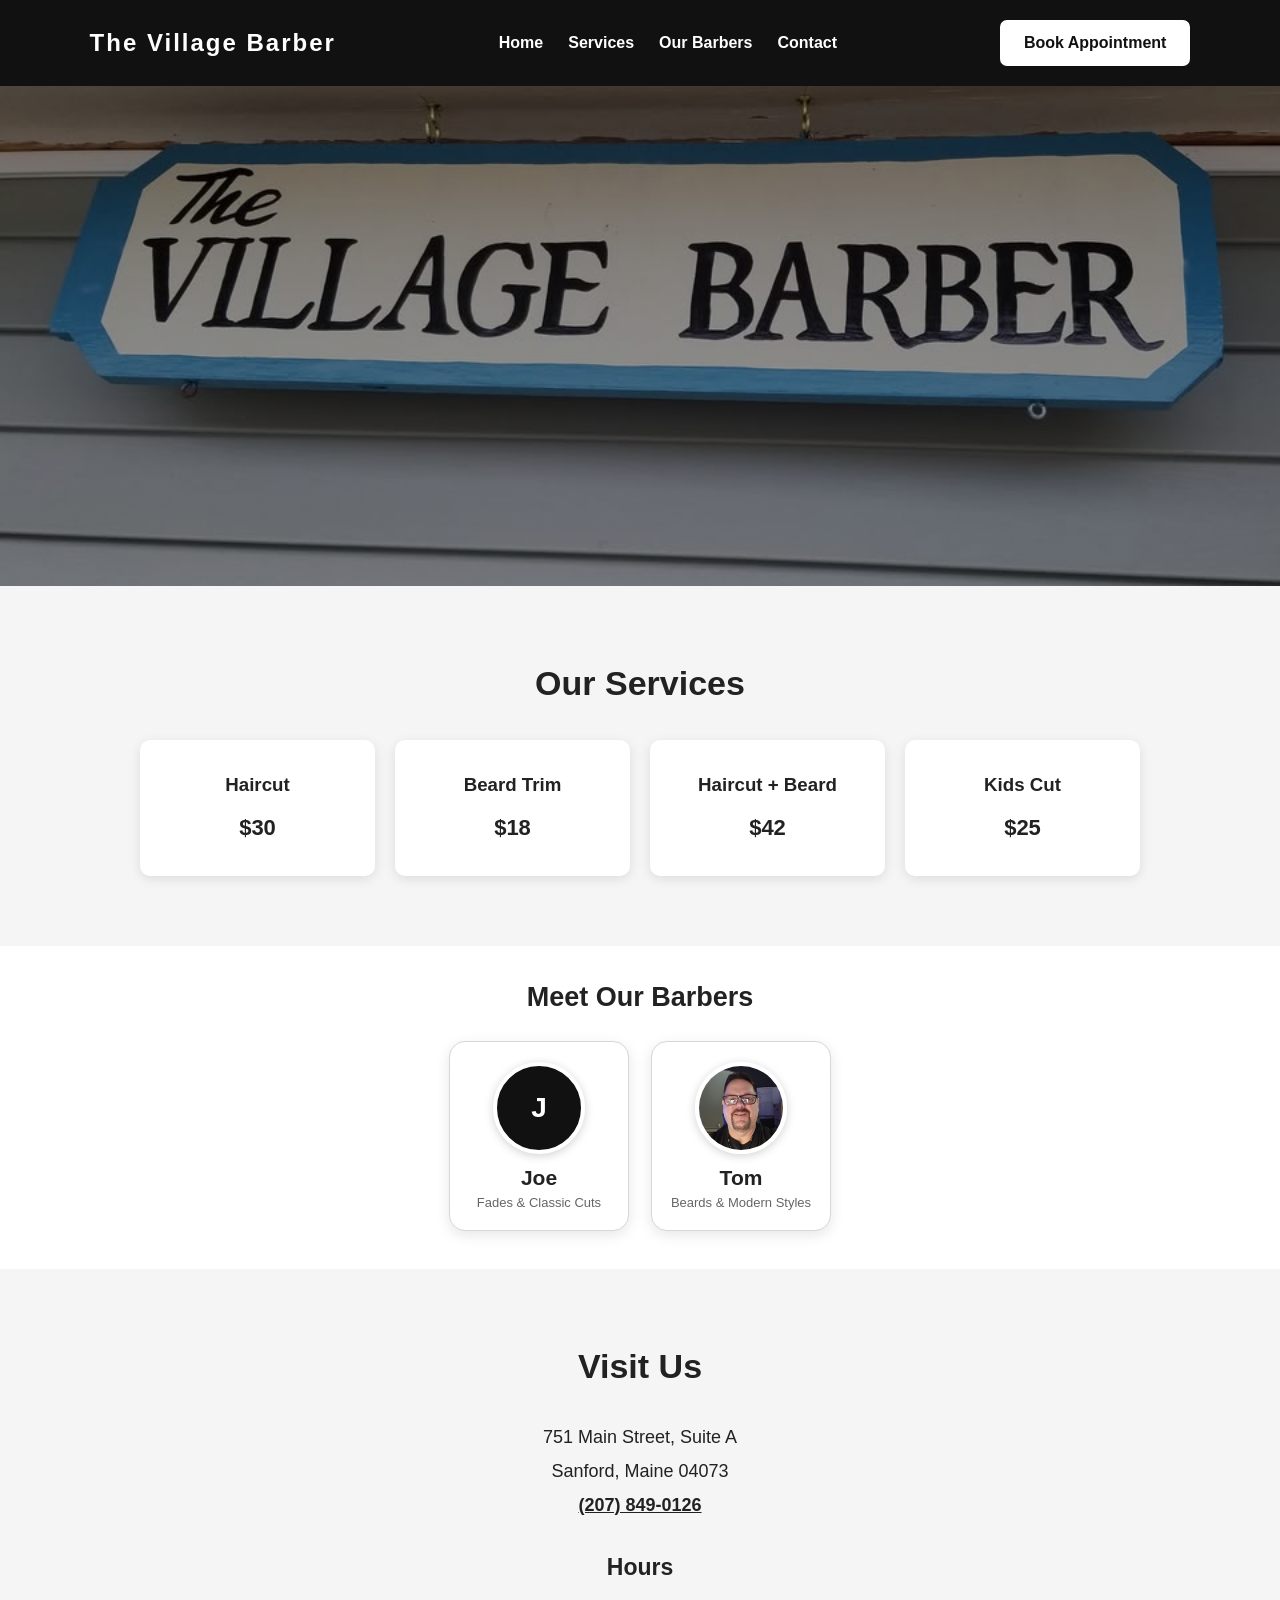
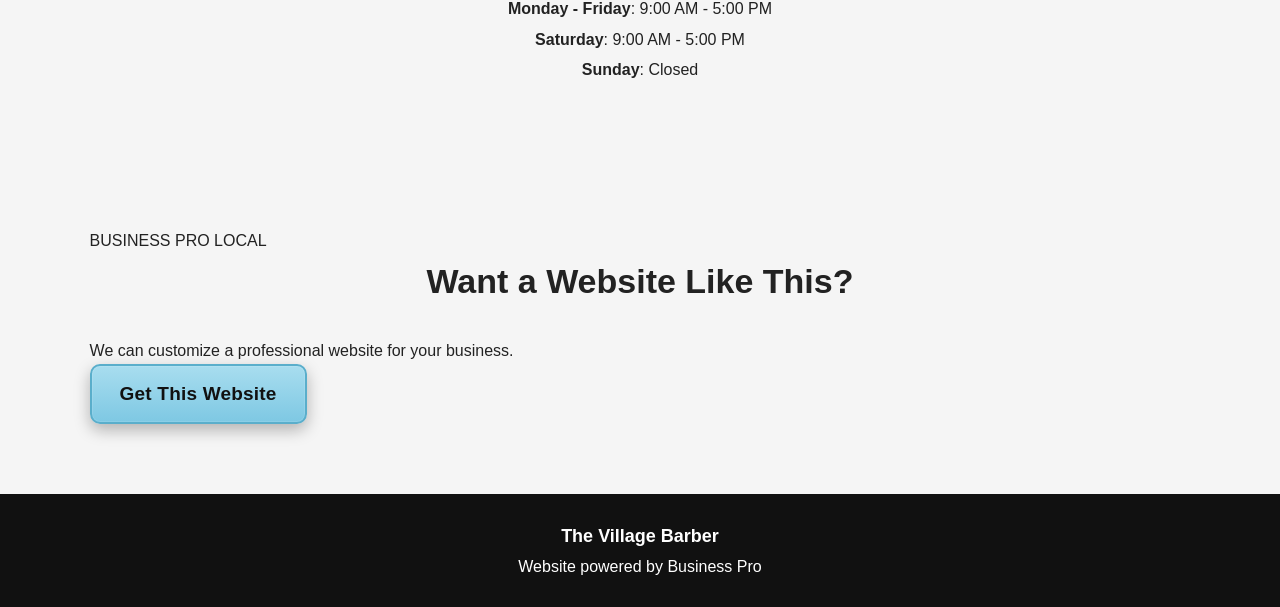
==== index.html @ 50791105 "Refactor business CTA and update styles Updated the business call-to-action section and modified but" ====
<!DOCTYPE html>
<html lang="en">

<head>

  <meta charset="UTF-8">

  <meta
    name="viewport"
    content="width=device-width, initial-scale=1.0"
  >

  <title>Business Pro Barber Demo</title>

  <link
    rel="stylesheet"
    href="style.css"
  >


  <style>
    /* Business Pro Local demo call-to-action */
    .get-this-website-button {
      --demo-glow-color: 126, 200, 227;
      display: inline-flex;
      align-items: center;
      justify-content: center;
      gap: 10px;
      min-height: 52px;
      padding: 13px 28px;
      border: 2px solid #5aaecb;
      border-radius: 10px;
      background: linear-gradient(180deg, #a8ddef 0%, #7ec8e3 100%);
      color: #111;
      text-decoration: none;
      font-size: 19px;
      font-weight: 700;
      letter-spacing: 0.2px;
      box-shadow:
        0 6px 16px rgba(0, 0, 0, 0.28),
        0 0 0 1px rgba(255, 255, 255, 0.10) inset;
      transition:
        transform 0.2s ease,
        box-shadow 0.2s ease,
        filter 0.2s ease;
    }

    .get-this-website-button:hover {
      transform: translateY(-2px);
      filter: brightness(1.04);
      box-shadow:
        0 9px 20px rgba(0, 0, 0, 0.34),
        0 0 0 1px rgba(255, 255, 255, 0.14) inset;
    }

    .get-this-website-button:active {
      transform: translateY(0);
    }

    .get-this-website-button:focus-visible {
      outline: 3px solid white;
      outline-offset: 4px;
    }

    .get-this-website-button.scroll-glow {
      animation: businessProScrollGlow 900ms ease-out;
    }

    @keyframes businessProScrollGlow {
      0%,
      100% {
        transform: scale(1);
        box-shadow:
          0 6px 16px rgba(0, 0, 0, 0.28),
          0 0 0 rgba(var(--demo-glow-color), 0);
      }

      40% {
        transform: scale(1.08);
        box-shadow:
          0 6px 16px rgba(0, 0, 0, 0.28),
          0 0 24px 8px rgba(var(--demo-glow-color), 0.72);
      }
    }

    @media (max-width: 600px) {
      .get-this-website-button {
        width: min(100%, 320px);
        font-size: 18px;
      }
    }
  </style>

</head>


<body>


  <!-- ========================================
       HEADER
  ========================================= -->

  <header>

    <h1 id="shop-name">
      BARBER SHOP
    </h1>


    <nav>

      <a href="#home">
        Home
      </a>

      <a href="#services">
        Services
      </a>

      <a href="#barbers">
        Our Barbers
      </a>

      <a href="#contact">
        Contact
      </a>

    </nav>


    <button
      class="book-button open-booking"
      data-barber=""
    >
      Book Appointment
    </button>

  </header>



  <main>


    <!-- ========================================
         HERO
    ========================================= -->

    <section
      id="home"
      class="hero"
    >


    </section>



    <!-- ========================================
         SERVICES
    ========================================= -->

    <section id="services">

      <h2>
        Our Services
      </h2>

      <div
        id="services-list"
        class="services"
      >
      </div>

    </section>



    <!-- ========================================
         MEET OUR BARBERS
    ========================================= -->

    <section
      id="barbers"
      class="barbers-section"
    >

      <h2>
        Meet Our Barbers
      </h2>


      <!--
        Small barber cards are created
        automatically from shop-config.js.

        Customer clicks a barber card
        to open that barber's profile popup.
      -->

      <div
        id="barber-selector"
        class="barber-selector"
      >
      </div>

    </section>



    <!-- ========================================
         CONTACT
    ========================================= -->

    <section id="contact">

      <h2>
        Visit Us
      </h2>


      <p id="shop-address-line1">
      </p>


      <p id="shop-address-line2">
      </p>


      <p>

        <a
          id="shop-phone-link"
          href="#"
        >
        </a>

      </p>


      <div id="shop-hours">
      </div>

    </section>


    <!-- ========================================
         BUSINESS PRO LOCAL
    ========================================= -->

    <section
      id="business-pro-plans"
      class="business-pro-plans"
    >

      <div class="business-pro-plan-heading">

        <p class="business-pro-eyebrow">
          BUSINESS PRO LOCAL
        </p>

        <h2>
          Want a Website Like This?
        </h2>

        <p>
          We can customize a professional website for your business.
        </p>

        <a
          class="get-this-website-button"
          href="join.html"
        >
          Get This Website
        </a>

      </div>

    </section>
  </main>



  <!-- ========================================
       INDIVIDUAL BARBER PROFILE POPUP

       Joe, Tom, or any future barber
       loads inside this popup.
  ========================================= -->

  <div
    id="barber-profile-modal"
    class="barber-profile-modal"
  >

    <div class="barber-profile-modal-content">


      <button
        type="button"
        id="close-barber-profile"
        class="close-barber-profile"
        aria-label="Close barber profile"
      >
        &times;
      </button>


      <div id="barber-profile-content">
      </div>


    </div>

  </div>



  <!-- ========================================
       BOOKING POPUP
  ========================================= -->

  <div
    id="booking-modal"
    class="booking-modal"
  >

    <div class="booking-modal-content">


      <button
        type="button"
        id="close-booking"
        class="close-booking"
        aria-label="Close booking window"
      >
        &times;
      </button>


      <h2>
        Book Your Appointment
      </h2>



      <!-- BARBER -->

      <label for="barber-select">
        Choose Your Barber
      </label>

      <select id="barber-select">

        <option value="">
          Select a barber
        </option>

      </select>


      <p class="booking-with">

        Booking with

        <strong id="selected-barber">
          Select a Barber
        </strong>

      </p>



      <div class="booking-form">


        <!-- SERVICE -->

        <label for="service">
          Choose a Service
        </label>

        <select id="service">

          <option value="">
            Select a service
          </option>

        </select>



        <!-- DATE -->

        <label for="appointment-date">
          Choose a Date
        </label>

        <input
          type="date"
          id="appointment-date"
        >



        <!-- TIME -->

        <label for="appointment-time">
          Choose an Available Time
        </label>

        <select id="appointment-time">

          <option value="">
            Select a time
          </option>

        </select>



        <!-- CUSTOMER NAME -->

        <label for="customer-name">
          Your Name
        </label>

        <input
          type="text"
          id="customer-name"
          placeholder="Enter your name"
        >



        <!-- PHONE -->

        <label for="customer-phone">
          Mobile Phone
        </label>

        <input
          type="tel"
          id="customer-phone"
          placeholder="(207) 555-0123"
        >



        <!-- SMS CONSENT -->

        <label class="sms-consent">

          <input
            type="checkbox"
            id="sms-consent"
          >

          <span>

            I agree to receive appointment confirmations,
            reminders, scheduling updates, and cancellation
            notifications by text message.

            Message and data rates may apply.
            Reply STOP to opt out.

            SMS consent is optional.

          </span>

        </label>


        <p class="sms-policy-links">

          <a
            href="https://village-barber-sms.onrender.com/privacy"
            target="_blank"
            rel="noopener"
          >
            Privacy Policy
          </a>

          |

          <a
            href="https://village-barber-sms.onrender.com/terms"
            target="_blank"
            rel="noopener"
          >
            Terms &amp; Conditions
          </a>

        </p>



        <!-- CONFIRM -->

        <button
          type="button"
          id="confirm-booking"
        >
          Confirm Appointment
        </button>


        <div id="confirmation-message">
        </div>


      </div>

    </div>

  </div>



  <!-- ========================================
       FOOTER
  ========================================= -->

  <footer>

    <p id="footer-shop-name">
      Barber Shop
    </p>

    <p>
      Website powered by Business Pro
    </p>

  </footer>



  <!-- ========================================
       CONFIG + WEBSITE ENGINE
  ========================================= -->

  <script src="shop-config.js"></script>

  <script>

    const joe =
      window.SHOP_CONFIG.barbers.find(
        barber => barber.id === "joe"
      );

    if (joe) {

      joe.gallery = [

        {
          image:
            "images/joe-gallery-1.jpg",
          caption:
            "Kids Cut"
        },

        {
          image:
            "images/joe-gallery-2.jpg",
          caption:
            "Fresh Fade"
        },

        {
          image:
            "images/joe-gallery-3.jpg",
          caption:
            "The Village Barber Family"
        }

      ];

    }

    const websiteButton =
      document.querySelector(".get-this-website-button");

    if (websiteButton) {

      window.addEventListener(
        "scroll",
        () => {

          if (
            websiteButton.classList.contains("scroll-glow")
          ) {
            return;
          }

          websiteButton.classList.add("scroll-glow");

          setTimeout(
            () => {
              websiteButton.classList.remove("scroll-glow");
            },
            900
          );

        },
        { passive: true }
      );

    }

  </script>

  <script src="script.js"></script>


</body>

</html>
---- style.css ----
/* ============================================================
   BUSINESS PRO BARBER TEMPLATE
   CUSTOMER WEBSITE
============================================================ */


/* ============================================================
   RESET
============================================================ */

* {
  box-sizing: border-box;
  margin: 0;
  padding: 0;
}


html {
  scroll-behavior: smooth;
}


body {
  font-family: Arial, Helvetica, sans-serif;
  background: #f5f5f5;
  color: #222;
  line-height: 1.6;
}



/* ============================================================
   HEADER
============================================================ */

header {
  background: #111;
  color: white;

  padding: 20px 7%;

  display: flex;
  align-items: center;
  justify-content: space-between;

  gap: 25px;

  flex-wrap: wrap;
}


header h1 {
  font-size: 24px;
  letter-spacing: 2px;
}


nav {
  display: flex;
  align-items: center;
  gap: 25px;
}


nav a {
  color: white;
  text-decoration: none;
  font-weight: bold;
}


nav a:hover {
  text-decoration: underline;
}



/* ============================================================
   BUTTONS
============================================================ */

.book-button,
#confirm-booking,
.cancel-appointment {
  display: inline-block;

  background: white;
  color: #111;

  border: 2px solid #111;

  padding: 12px 22px;

  border-radius: 7px;

  font-size: 16px;
  font-weight: bold;

  cursor: pointer;

  transition:
    background 0.2s ease,
    color 0.2s ease,
    transform 0.2s ease;
}


.book-button:hover,
#confirm-booking:hover {
  background: #111;
  color: white;
}


.book-button:active,
#confirm-booking:active {
  transform: scale(0.98);
}


header .book-button {
  border-color: white;
}


header .book-button:hover {
  background: white;
  color: #111;
}



/* ============================================================
   HERO
============================================================ */

.hero {
  min-height: 500px;

  background-image:
    linear-gradient(
      rgba(0, 0, 0, 0.40),
      rgba(0, 0, 0, 0.40)
    ),
    url("images/village-barber.jpg");

  background-size: cover;
  background-position: center;
  background-repeat: no-repeat;

  color: white;

  display: flex;
  align-items: center;
  justify-content: center;

  text-align: center;

  padding: 120px 20px;
}


.hero-content {
  max-width: 850px;
}


.hero h2 {
  font-size: 48px;

  margin-bottom: 15px;

  letter-spacing: 3px;

  text-shadow:
    0 2px 6px rgba(0, 0, 0, 0.8);
}


.hero p {
  font-size: 20px;

  margin-bottom: 30px;

  text-shadow:
    0 2px 6px rgba(0, 0, 0, 0.8);
}


.hero .book-button {
  background: white;
  color: #111;
}



/* ============================================================
   GENERAL SECTIONS
============================================================ */

section {
  padding: 70px 7%;
}


section h2 {
  text-align: center;

  font-size: 34px;

  margin-bottom: 30px;
}



/* ============================================================
   SERVICES
============================================================ */

.services {
  max-width: 1000px;

  margin: 0 auto;

  display: grid;

  grid-template-columns:
    repeat(4, 1fr);

  gap: 20px;
}


.service-card {
  background: white;

  padding: 30px 15px;

  text-align: center;

  border-radius: 10px;

  box-shadow:
    0 3px 12px rgba(0, 0, 0, 0.10);
}


.service-card h3 {
  margin-bottom: 10px;
}


.service-card p {
  font-size: 22px;
  font-weight: bold;
}



/* ============================================================
   MEET OUR BARBERS
============================================================ */

.barbers-section {
  background: white;

  padding-top: 30px;
  padding-bottom: 38px;

  text-align: center;
}


.barbers-section > h2 {
  font-size: 27px;

  margin-bottom: 22px;
}



/* ============================================================
   CENTERED BARBER CARD GROUP
============================================================ */

.barber-selector {
  width: 100%;

  max-width: 1000px;

  margin: 0 auto;

  display: flex;

  justify-content: center;
  align-items: stretch;

  flex-wrap: wrap;

  gap: 22px;
}



/* ============================================================
   SMALL CLICKABLE BARBER CARD
============================================================ */

.barber-selector-card {
  width: 180px;

  flex:
    0 1
    180px;

  min-height: 190px;

  background: white;
  color: #222;

  border: 1px solid #d7d7d7;

  border-radius: 16px;

  padding: 18px 14px 16px;

  font-family: inherit;

  text-align: center;

  cursor: pointer;

  box-shadow:
    0 4px 14px rgba(0, 0, 0, 0.10);

  transition:
    transform 0.2s ease,
    box-shadow 0.2s ease,
    border-color 0.2s ease;
}


.barber-selector-card:hover {
  transform: translateY(-4px);

  border-color: #111;

  box-shadow:
    0 8px 20px rgba(0, 0, 0, 0.15);
}


.barber-selector-card:focus-visible {
  outline: 3px solid #111;
  outline-offset: 3px;
}


.barber-selector-card h3 {
  font-size: 21px;

  margin-top: 12px;
  margin-bottom: 4px;
}


.barber-card-specialty {
  font-size: 13px;

  line-height: 1.35;

  color: #666;
}



/* ============================================================
   SMALL BARBER PROFILE PHOTO
============================================================ */

.barber-card-photo {
  width: 92px;
  height: 92px;

  margin: 0 auto;

  display: flex;

  align-items: center;
  justify-content: center;

  object-fit: cover;

  border-radius: 50%;

  border: 4px solid white;

  box-shadow:
    0 2px 10px rgba(0, 0, 0, 0.18);
}


.barber-card-photo.barber-photo-placeholder {
  background: #111;
  color: white;

  font-size: 28px;
  font-weight: bold;
}



/* ============================================================
   BARBER PROFILE POPUP OVERLAY
============================================================ */

.barber-profile-modal {
  display: none;

  position: fixed;

  inset: 0;

  z-index: 1100;

  padding: 20px;

  background:
    rgba(0, 0, 0, 0.78);

  align-items: center;
  justify-content: center;

  overflow-y: auto;
}


.barber-profile-modal.open {
  display: flex;
}



/* ============================================================
   BARBER PROFILE POPUP BOX
============================================================ */

.barber-profile-modal-content {
  position: relative;

  width: 100%;
  max-width: 850px;

  max-height: 92vh;

  overflow-y: auto;

  background: white;

  border-radius: 16px;

  padding: 38px;

  box-shadow:
    0 14px 50px rgba(0, 0, 0, 0.42);
}



/* ============================================================
   CLOSE PROFILE POPUP
============================================================ */

.close-barber-profile {
  position: absolute;

  top: 10px;
  right: 15px;

  z-index: 10;

  background: none;
  border: none;

  color: #333;

  font-size: 38px;
  line-height: 1;

  cursor: pointer;
}


.close-barber-profile:hover {
  color: #000;
}



/* ============================================================
   BARBER PROFILE HEADER
============================================================ */

.barber-popup-header {
  display: flex;

  align-items: center;

  gap: 28px;

  padding-right: 30px;

  margin-bottom: 30px;
}


.barber-popup-photo {
  width: 150px;
  height: 150px;

  flex-shrink: 0;

  display: flex;

  align-items: center;
  justify-content: center;

  object-fit: cover;

  border-radius: 50%;

  border: 5px solid #f2f2f2;

  box-shadow:
    0 3px 14px rgba(0, 0, 0, 0.18);
}


.barber-popup-photo.barber-photo-placeholder {
  background: #111;
  color: white;

  font-size: 44px;
  font-weight: bold;
}


.barber-popup-info {
  flex: 1;

  min-width: 0;
}


.barber-popup-info h2 {
  font-size: 34px;

  margin-bottom: 4px;
}


.barber-popup-tagline {
  font-size: 18px;
  font-weight: bold;

  margin-bottom: 8px;
}


.barber-popup-specialties {
  font-size: 14px;

  color: #444;

  margin-bottom: 12px;
}


.barber-popup-bio {
  color: #555;

  max-width: 580px;
}



/* ============================================================
   BARBER'S WORK
============================================================ */

.barber-popup-work {
  margin-top: 12px;
}


.barber-popup-work h3 {
  text-align: center;

  font-size: 25px;

  margin-bottom: 18px;
}



/* ============================================================
   BARBER GALLERY
============================================================ */

.barber-gallery {
  display: grid;

  grid-template-columns:
    repeat(3, 1fr);

  gap: 14px;

  margin-bottom: 28px;
}


.gallery-item {
  background: #f4f4f4;

  border-radius: 10px;

  overflow: hidden;

  box-shadow:
    0 2px 8px rgba(0, 0, 0, 0.12);
}


.gallery-item img {
  display: block;

  width: 100%;
  height: 210px;

  object-fit: cover;
}


.gallery-item figcaption {
  padding: 9px;

  text-align: center;

  font-size: 14px;
  font-weight: bold;
}


.gallery-empty {
  grid-column: 1 / -1;

  min-height: 150px;

  display: flex;

  align-items: center;
  justify-content: center;

  background: #f5f5f5;

  border: 2px dashed #bbb;

  border-radius: 10px;

  padding: 25px;

  color: #666;

  text-align: center;
}



/* ============================================================
   BARBER DEMO PHOTO UPLOAD
============================================================ */

.gallery-upload-slot {
  min-width: 0;
}


.gallery-upload-input {
  display: none;
}


.gallery-upload-empty,
.gallery-upload-preview {
  width: 100%;
  min-height: 249px;

  border-radius: 10px;
}


.gallery-upload-empty {
  display: flex;

  flex-direction: column;

  align-items: center;
  justify-content: center;

  gap: 8px;

  padding: 18px;

  background: #f5f5f5;

  border: 2px dashed #999;

  text-align: center;

  cursor: pointer;

  transition:
    background 0.2s ease,
    border-color 0.2s ease,
    transform 0.2s ease;
}


.gallery-upload-empty:hover,
.gallery-upload-empty.drag-over {
  background: #eeeeee;

  border-color: #111;

  transform: translateY(-2px);
}


.gallery-upload-empty:focus-visible {
  outline: 3px solid #111;

  outline-offset: 3px;
}


.gallery-upload-plus {
  width: 42px;
  height: 42px;

  display: flex;

  align-items: center;
  justify-content: center;

  background: #111;
  color: white;

  border-radius: 50%;

  font-size: 30px;
  line-height: 1;
}


.gallery-upload-empty strong {
  display: block;

  font-size: 15px;

  line-height: 1.35;
}


.gallery-upload-empty span {
  font-size: 13px;

  color: #444;
}


.gallery-upload-empty small {
  font-size: 11px;

  color: #777;
}


.gallery-upload-preview {
  overflow: hidden;

  background: #f4f4f4;

  box-shadow:
    0 2px 8px rgba(0, 0, 0, 0.12);
}


.gallery-upload-preview[hidden],
.gallery-upload-empty[hidden] {
  display: none;
}


.gallery-upload-preview img {
  display: block;

  width: 100%;
  height: 210px;

  object-fit: cover;
}


.gallery-replace-photo {
  width: 100%;
  min-height: 39px;

  padding: 9px 12px;

  background: white;
  color: #111;

  border: none;
  border-top: 1px solid #ddd;

  font-family: inherit;
  font-size: 13px;
  font-weight: bold;

  cursor: pointer;
}


.gallery-replace-photo:hover {
  background: #111;
  color: white;
}


.gallery-replace-photo:focus-visible {
  outline: 3px solid #111;

  outline-offset: -3px;
}


/* ============================================================
   BOOK WITH BARBER
============================================================ */

.barber-popup-book-button {
  display: block;

  width: 100%;
  max-width: 380px;

  margin: 0 auto;

  background: #111;
  color: white;

  border-color: #111;
}


.barber-popup-book-button:hover {
  background: white;
  color: #111;
}



/* ============================================================
   CONTACT
============================================================ */

#contact {
  text-align: center;
}


#contact p {
  font-size: 18px;

  margin-bottom: 5px;
}


#contact a {
  color: #222;

  font-weight: bold;
}


#shop-hours {
  margin-top: 30px;
}


#shop-hours h3 {
  font-size: 23px;

  margin-bottom: 10px;
}


#shop-hours p {
  font-size: 16px;
}



/* ============================================================
   BOOKING MODAL OVERLAY
============================================================ */

.booking-modal {
  display: none;

  position: fixed;

  inset: 0;

  z-index: 1200;

  background:
    rgba(0, 0, 0, 0.78);

  padding: 20px;

  align-items: center;
  justify-content: center;

  overflow-y: auto;
}


.booking-modal.open {
  display: flex;
}



/* ============================================================
   BOOKING POPUP
============================================================ */

.booking-modal-content {
  position: relative;

  width: 100%;
  max-width: 560px;

  max-height: 92vh;

  overflow-y: auto;

  background: white;
  color: #222;

  padding: 35px;

  border-radius: 14px;

  box-shadow:
    0 12px 40px rgba(0, 0, 0, 0.35);
}


.booking-modal-content h2 {
  text-align: center;

  font-size: 30px;

  margin-bottom: 20px;
}


.booking-modal-content > label {
  display: block;

  font-weight: bold;

  margin-top: 8px;
  margin-bottom: 6px;
}


.booking-modal-content > select {
  width: 100%;

  padding: 13px;

  border: 1px solid #bbb;

  border-radius: 6px;

  font-size: 16px;

  background: white;
  color: #222;
}


.booking-with {
  text-align: center;

  margin: 18px 0 25px;

  font-size: 18px;
}



/* ============================================================
   BOOKING CLOSE BUTTON
============================================================ */

.close-booking {
  position: absolute;

  top: 10px;
  right: 15px;

  background: none;
  border: none;

  font-size: 34px;
  line-height: 1;

  cursor: pointer;

  color: #444;
}


.close-booking:hover {
  color: #000;
}



/* ============================================================
   BOOKING FORM
============================================================ */

.booking-form {
  display: flex;

  flex-direction: column;

  gap: 10px;
}


.booking-form label {
  font-weight: bold;

  margin-top: 8px;
}


.booking-form select,
.booking-form input[type="date"],
.booking-form input[type="text"],
.booking-form input[type="tel"] {
  width: 100%;

  padding: 13px;

  border: 1px solid #bbb;

  border-radius: 6px;

  font-size: 16px;

  background: white;
  color: #222;
}


.booking-form select:focus,
.booking-form input:focus,
.booking-modal-content > select:focus {
  outline: 2px solid #222;
  outline-offset: 1px;
}



/* ============================================================
   SMS CONSENT
============================================================ */

.sms-consent {
  display: flex;

  align-items: flex-start;

  gap: 10px;

  margin: 14px 0 5px;

  padding: 14px;

  border: 1px solid #ccc;

  border-radius: 7px;

  background: #f8f8f8;

  font-weight: normal !important;

  cursor: pointer;
}


.sms-consent input {
  width: auto;

  margin-top: 5px;

  flex-shrink: 0;

  transform: scale(1.2);
}


.sms-consent span {
  font-size: 14px;

  line-height: 1.5;
}


.sms-policy-links {
  text-align: center;

  font-size: 13px;

  margin-bottom: 5px;
}


.sms-policy-links a {
  color: #222;

  font-weight: bold;
}



/* ============================================================
   CONFIRM BOOKING
============================================================ */

#confirm-booking {
  width: 100%;

  margin-top: 10px;

  background: #111;
  color: white;

  border-color: #111;
}


#confirm-booking:hover {
  background: white;
  color: #111;
}



/* ============================================================
   CONFIRMATION
============================================================ */

#confirmation-message {
  margin-top: 20px;
}


.booking-confirmed,
.booking-cancelled {
  background: #f3f3f3;

  border: 2px solid #222;

  border-radius: 8px;

  padding: 20px;

  text-align: center;
}


.booking-confirmed h3,
.booking-cancelled h3 {
  font-size: 23px;

  margin-bottom: 12px;
}


.booking-confirmed p {
  margin-bottom: 7px;
}


.sms-demo-message {
  margin-top: 15px;

  font-weight: bold;
}



/* ============================================================
   CANCEL BUTTON
============================================================ */

.cancel-appointment {
  margin-top: 18px;

  background: white;
  color: #222;
}


.cancel-appointment:hover {
  background: #222;
  color: white;
}



/* ============================================================
   ERROR MESSAGE
============================================================ */

.booking-error {
  padding: 12px;

  border: 2px solid #222;

  border-radius: 6px;

  font-weight: bold;

  text-align: center;
}



/* ============================================================
   FOOTER
============================================================ */

footer {
  background: #111;
  color: white;

  text-align: center;

  padding: 25px;
}


footer p {
  margin: 3px 0;
}


footer p:first-child {
  font-size: 18px;
  font-weight: bold;
}



/* ============================================================
   TABLET
============================================================ */

@media (max-width: 900px) {

  header {
    justify-content: center;

    text-align: center;
  }


  nav {
    width: 100%;

    justify-content: center;

    flex-wrap: wrap;
  }


  .services {
    grid-template-columns:
      repeat(2, 1fr);
  }


  .barber-gallery {
    grid-template-columns:
      repeat(2, 1fr);
  }

}



/* ============================================================
   PHONE
============================================================ */

@media (max-width: 600px) {

  header {
    padding: 18px 15px;
  }


  header h1 {
    width: 100%;

    font-size: 21px;
  }


  nav {
    gap: 15px;

    font-size: 14px;
  }


  .hero {
    min-height: 420px;

    padding: 95px 15px;
  }


  .hero h2 {
    font-size: 32px;

    letter-spacing: 2px;
  }


  .hero p {
    font-size: 17px;
  }


  section {
    padding: 55px 18px;
  }


  .services {
    grid-template-columns: 1fr;
  }


  .barbers-section {
    padding-top: 24px;
    padding-bottom: 30px;
  }


  .barbers-section > h2 {
    font-size: 24px;

    margin-bottom: 18px;
  }


  .barber-selector {
    gap: 14px;
  }


  .barber-selector-card {
    width: 135px;

    flex-basis: 135px;

    min-height: 170px;

    padding: 14px 8px;
  }


  .barber-card-photo {
    width: 76px;
    height: 76px;
  }


  .barber-card-photo.barber-photo-placeholder {
    font-size: 23px;
  }


  .barber-selector-card h3 {
    font-size: 18px;
  }


  .barber-card-specialty {
    font-size: 11px;
  }


  .barber-profile-modal {
    padding: 10px;
  }


  .barber-profile-modal-content {
    padding: 34px 18px 24px;
  }


  .barber-popup-header {
    flex-direction: column;

    text-align: center;

    padding-right: 0;

    gap: 16px;
  }


  .barber-popup-photo {
    width: 125px;
    height: 125px;
  }


  .barber-popup-photo.barber-photo-placeholder {
    font-size: 36px;
  }


  .barber-popup-info h2 {
    font-size: 29px;
  }


  .barber-gallery {
    grid-template-columns:
      repeat(2, 1fr);
  }


  .gallery-item img {
    height: 150px;
  }


  .gallery-upload-empty,
  .gallery-upload-preview {
    min-height: 189px;
  }


  .gallery-upload-preview img {
    height: 150px;
  }


  .booking-modal {
    padding: 10px;
  }


  .booking-modal-content {
    padding: 30px 20px 25px;
  }


  .booking-modal-content h2 {
    font-size: 25px;
  }

}



/* ============================================================
   VERY SMALL PHONES
============================================================ */

@media (max-width: 350px) {

  .barber-selector-card {
    width: 125px;

    flex-basis: 125px;
  }


  .barber-gallery {
    grid-template-columns: 1fr;
  }


  .gallery-item img {
    height: 220px;
  }


  .gallery-upload-empty,
  .gallery-upload-preview {
    min-height: 259px;
  }


  .gallery-upload-preview img {
    height: 220px;
  }
}
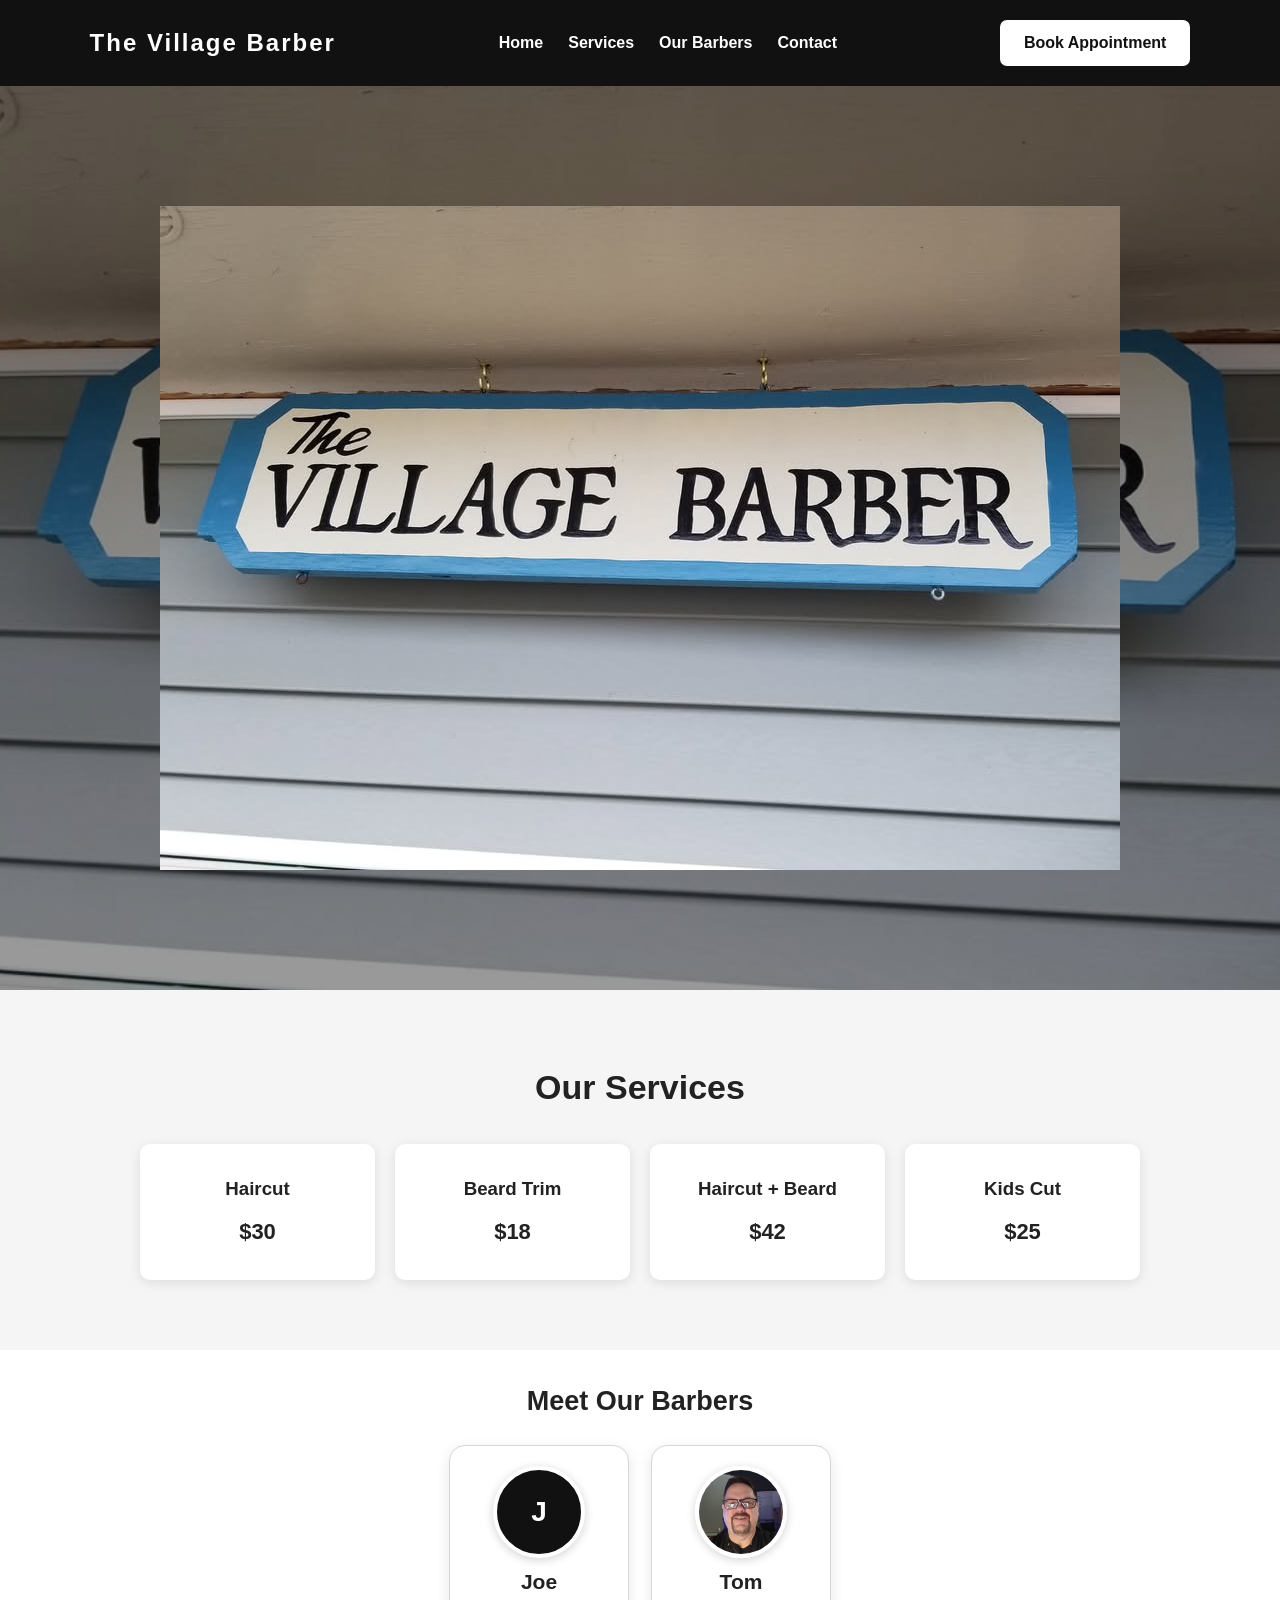
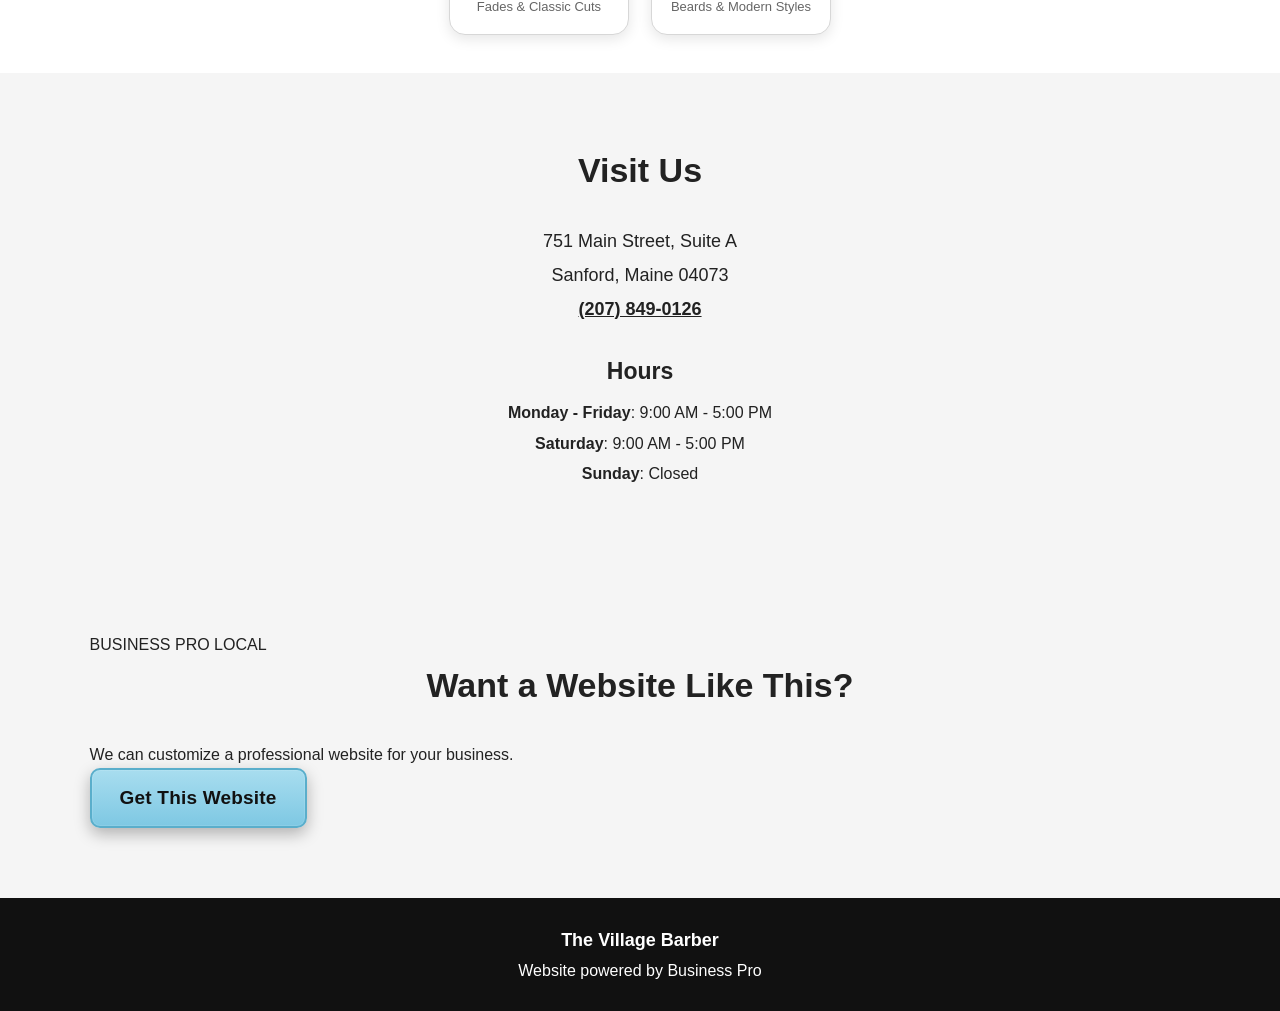
==== commit cb7d24f0: "Add hero mobile image to index.html Add mobile image for the hero section" ====
--- a/index.html
+++ b/index.html
@@ -147,11 +147,16 @@
          HERO
     ========================================= -->
 
-    <section
+       <section
       id="home"
       class="hero"
     >
 
+      <img
+        class="hero-mobile-image"
+        src="images/village-barber.jpg"
+        alt="The Village Barber"
+      >
 
     </section>
 
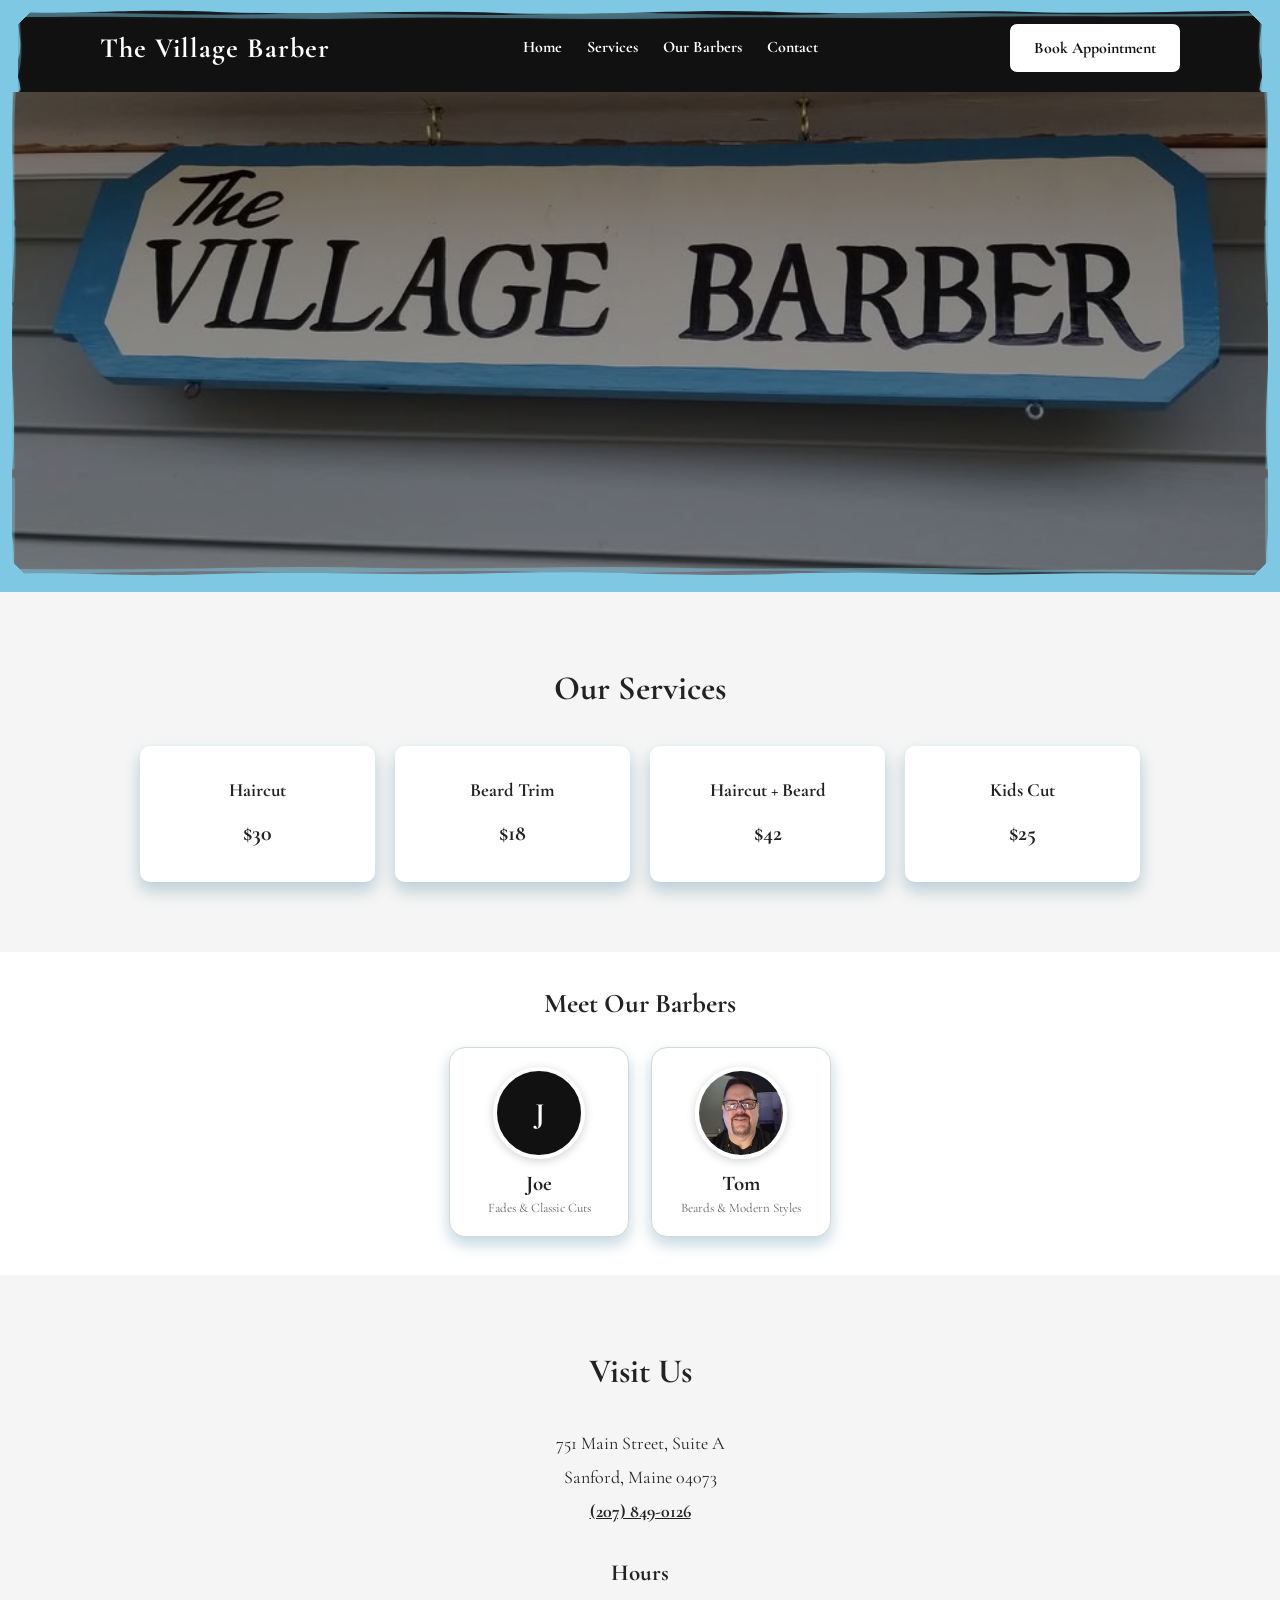
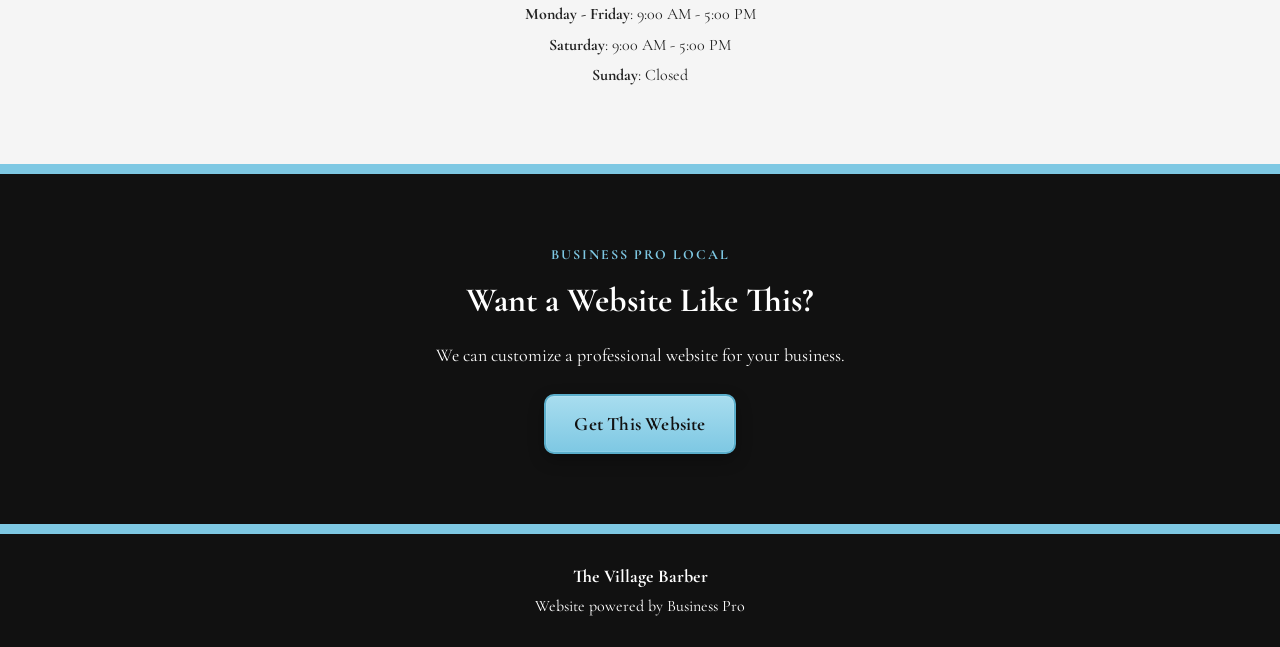
==== commit b8cc5bfc: "Update CSS link to include version query parameter" ====
--- a/index.html
+++ b/index.html
@@ -14,7 +14,7 @@
 
   <link
     rel="stylesheet"
-    href="style.css"
+    href="style.css?v=2"
   >
 
 
--- a/style.css
+++ b/style.css
@@ -1,3 +1,5 @@
+@import url('https://fonts.googleapis.com/css2?family=Cormorant+Garamond:wght@600;700&display=swap');
+
 /* ============================================================
    BUSINESS PRO BARBER TEMPLATE
    CUSTOMER WEBSITE
@@ -21,12 +23,32 @@
 
 
 body {
-  font-family: Arial, Helvetica, sans-serif;
+    font-family: "Cormorant Garamond", Georgia, "Times New Roman", serif;
   background: #f5f5f5;
   color: #222;
   line-height: 1.6;
 }
 
+/* ============================================================
+   VILLAGE BARBER SIGN-INSPIRED DISPLAY FONT
+============================================================ */
+
+header h1,
+section h2,
+.service-card h3,
+.barber-selector-card h3,
+.barber-popup-info h2,
+.barber-popup-work h3,
+#shop-hours h3,
+.booking-modal-content h2,
+.booking-confirmed h3,
+.booking-cancelled h3,
+footer p:first-child {
+  font-family: "Cormorant Garamond", Georgia, "Times New Roman", serif;
+  font-weight: 700;
+}
+
+
 
 
 /* ============================================================
@@ -34,8 +56,16 @@
 ============================================================ */
 
 header {
+  
+  position: relative;
   background: #111;
   color: white;
+
+  border-top: 4px solid #7ec8e3;
+  border-left: 4px solid #7ec8e3;
+  border-right: 4px solid #7ec8e3;
+  border-left-width: 10px;
+  border-right-width: 10px;
 
   padding: 20px 7%;
 
@@ -49,9 +79,55 @@
 }
 
 
+header::before {
+  content: "";
+  position: absolute;
+  top: 0;
+  left: 0;
+  right: 0;
+  bottom: 0;
+  z-index: 2;
+  pointer-events: none;
+
+  background-image:
+    url("data:image/svg+xml,%3Csvg xmlns='http://www.w3.org/2000/svg' viewBox='0 0 1000 18' preserveAspectRatio='none'%3E%3Cpath fill='%237ec8e3' d='M0 0H1000V8 C930 7 880 12 810 9 S680 13 610 9 S470 14 390 10 S245 13 165 9 S70 12 0 9Z'/%3E%3Cpath fill='%237ec8e3' opacity='.45' d='M0 8 C90 10 145 14 215 11 S350 15 430 11 S575 16 655 11 S815 15 1000 10 V13 C900 16 835 12 760 15 S610 13 530 16 S365 13 285 16 S120 12 0 15Z'/%3E%3C/svg%3E"),
+    linear-gradient(#7ec8e3, #7ec8e3),
+    linear-gradient(#7ec8e3, #7ec8e3),
+    url("data:image/svg+xml,%3Csvg xmlns='http://www.w3.org/2000/svg' viewBox='0 0 1000 120' preserveAspectRatio='none'%3E%3Cg fill='none' stroke='%237ec8e3' stroke-linecap='round' stroke-linejoin='round'%3E%3Cpath d='M4 2 C0 28 8 51 3 75 S7 104 4 118 M996 2 C1000 28 992 51 997 75 S993 104 996 118' stroke-width='7' opacity='.80'/%3E%3Cpath d='M8 1 C4 31 11 61 6 91 S10 109 7 118 M992 1 C996 31 989 61 994 91 S990 109 993 118' stroke-width='2.5' opacity='.34' stroke-dasharray='155 9 92 6 185 12'/%3E%3C/g%3E%3C/svg%3E");
+  background-size:
+    100% 16px,
+    8px 100%,
+    8px 100%,
+    100% 100%;
+  background-position:
+    top left,
+    top left,
+    top right,
+    center;
+  background-repeat: no-repeat;
+
+  filter: drop-shadow(0 0 1.5px rgba(126, 200, 227, 0.22));
+}
+
+
+header::after {
+  content: "";
+  position: absolute;
+  inset: 0;
+  pointer-events: none;
+  z-index: 2;
+  background:
+    linear-gradient(135deg, #7ec8e3 0 50%, transparent 51%) top left / 28px 28px no-repeat,
+    linear-gradient(225deg, #7ec8e3 0 50%, transparent 51%) top right / 28px 28px no-repeat;
+}
+header > * {
+  position: relative;
+  z-index: 3;
+}
 header h1 {
-  font-size: 24px;
-  letter-spacing: 2px;
+  font-size: 28px;
+  letter-spacing: 1px;
+  line-height: 1;
 }
 
 
@@ -79,6 +155,12 @@
    BUTTONS
 ============================================================ */
 
+button,
+input,
+select,
+textarea {
+  font-family: "Cormorant Garamond", Georgia, "Times New Roman", serif;
+}
 .book-button,
 #confirm-booking,
 .cancel-appointment {
@@ -135,6 +217,13 @@
 ============================================================ */
 
 .hero {
+  position: relative;
+  overflow: hidden;
+
+  border-left: 4px solid #7ec8e3;
+  border-right: 4px solid #7ec8e3;
+    border-bottom: 10px solid #7ec8e3;
+
   min-height: 500px;
 
   background-image:
@@ -160,7 +249,53 @@
 }
 
 
+.hero::before {
+  content: "";
+  position: absolute;
+  top: 0;
+  left: 0;
+  right: 0;
+  bottom: 0;
+  z-index: 2;
+  pointer-events: none;
+
+  background-image:
+    linear-gradient(#7ec8e3, #7ec8e3),
+    linear-gradient(#7ec8e3, #7ec8e3),
+    url("data:image/svg+xml,%3Csvg xmlns='http://www.w3.org/2000/svg' viewBox='0 0 1000 18' preserveAspectRatio='none'%3E%3Cpath fill='%237ec8e3' d='M0 18H1000V10 C930 11 880 6 810 9 S680 5 610 9 S470 4 390 8 S245 5 165 9 S70 6 0 9Z'/%3E%3Cpath fill='%237ec8e3' opacity='.45' d='M0 10 C90 8 145 4 215 7 S350 3 430 7 S575 2 655 7 S815 3 1000 8 V5 C900 2 835 6 760 3 S610 5 530 2 S365 5 285 2 S120 6 0 3Z'/%3E%3C/svg%3E"),
+    url("data:image/svg+xml,%3Csvg xmlns='http://www.w3.org/2000/svg' viewBox='0 0 1000 500' preserveAspectRatio='none'%3E%3Cg fill='none' stroke='%237ec8e3' stroke-linecap='round' stroke-linejoin='round'%3E%3Cpath d='M4 0 C0 65 8 125 3 190 S8 320 3 385 S7 455 4 500 M996 0 C1000 65 992 125 997 190 S992 320 997 385 S993 455 996 500' stroke-width='7' opacity='.80'/%3E%3Cpath d='M8 0 C4 72 11 145 6 218 S11 365 6 500 M992 0 C996 72 989 145 994 218 S989 365 994 500' stroke-width='2.5' opacity='.34' stroke-dasharray='130 8 76 5 165 11'/%3E%3C/g%3E%3C/svg%3E");
+  background-size:
+    8px 100%,
+    8px 100%,
+    100% 16px,
+    100% 100%;
+  background-position:
+    top left,
+    top right,
+    bottom left,
+    center;
+  background-repeat: no-repeat;
+
+  filter: drop-shadow(0 0 1.5px rgba(126, 200, 227, 0.22));
+}
+
+
+.hero::after {
+    content: "";
+  position: absolute;
+  inset: 0;
+  pointer-events: none;
+  z-index: 2;
+  background:
+    linear-gradient(45deg, #7ec8e3 0 50%, transparent 51%) bottom left / 28px 28px no-repeat,
+    linear-gradient(315deg, #7ec8e3 0 50%, transparent 51%) bottom right / 28px 28px no-repeat;
+}
+
+
+
 .hero-content {
+  position: relative;
+  z-index: 3;
   max-width: 850px;
 }
 
@@ -191,7 +326,9 @@
   background: white;
   color: #111;
 }
-
+.hero-mobile-image {
+  display: none;
+}
 
 
 /* ============================================================
@@ -240,8 +377,14 @@
 
   border-radius: 10px;
 
+  cursor: pointer;
+  touch-action: manipulation;
+  -webkit-tap-highlight-color: transparent;
+  user-select: none;
+
   box-shadow:
-    0 3px 12px rgba(0, 0, 0, 0.10);
+                0 6px 14px rgba(126, 200, 227, 0.34),
+    0 10px 18px rgba(0, 0, 0, 0.12);
 }
 
 
@@ -331,7 +474,8 @@
   cursor: pointer;
 
   box-shadow:
-    0 4px 14px rgba(0, 0, 0, 0.10);
+        0 6px 14px rgba(126, 200, 227, 0.34),
+    0 8px 16px rgba(0, 0, 0, 0.10);
 
   transition:
     transform 0.2s ease,
@@ -661,7 +805,7 @@
   align-items: center;
   justify-content: center;
 
-  background: #f5f5f5;
+      background: #f5f5f5;
 
   border: 2px dashed #bbb;
 
@@ -909,6 +1053,188 @@
   font-size: 16px;
 }
 
+
+
+/* ============================================================
+   BUSINESS PRO LOCAL PLANS
+============================================================ */
+
+.business-pro-plans {
+  background: #111;
+  color: white;
+
+  text-align: center;
+
+  border-top: 10px solid #7ec8e3;
+  border-bottom: 10px solid #7ec8e3;
+}
+
+
+.business-pro-plan-heading {
+  width: 100%;
+  max-width: 850px;
+  margin: 0 auto;
+  padding: 0;
+
+  display: flex;
+  flex-direction: column;
+  align-items: center;
+
+  text-align: center;
+}
+
+
+.business-pro-plan-heading h2,
+.business-pro-eyebrow,
+.business-pro-plan-heading > p:not(.business-pro-eyebrow) {
+  width: 100%;
+  text-align: center;
+}
+
+
+.business-pro-plan-heading > p:not(.business-pro-eyebrow) {
+  max-width: 700px;
+  margin-left: auto;
+  margin-right: auto;
+  margin-bottom: 24px;
+}
+
+
+.business-pro-eyebrow {
+  color: #7ec8e3;
+
+  font-size: 14px;
+  font-weight: 700;
+
+  letter-spacing: 2px;
+
+  margin-bottom: 8px;
+}
+
+
+.business-pro-plan-heading h2 {
+  color: white;
+
+  margin-bottom: 12px;
+}
+
+
+.business-pro-plan-heading > p:not(.business-pro-eyebrow) {
+  font-size: 18px;
+}
+
+
+.business-pro-plan-grid {
+  width: 100%;
+  max-width: 1100px;
+
+  margin: 0 auto;
+
+  display: grid;
+  grid-template-columns: repeat(3, 1fr);
+
+  gap: 24px;
+}
+
+
+.business-pro-plan-card {
+  background: white;
+  color: #222;
+
+  padding: 32px 24px;
+
+  border-radius: 14px;
+  border: 3px solid #7ec8e3;
+
+  display: flex;
+  flex-direction: column;
+
+  gap: 12px;
+
+  box-shadow:
+    0 8px 18px rgba(0, 0, 0, 0.30);
+}
+
+
+.business-pro-plan-card h3 {
+  font-size: 28px;
+}
+
+
+.business-pro-plan-price {
+  font-size: 27px;
+  font-weight: 700;
+}
+
+
+.business-pro-monthly-price {
+  font-size: 20px;
+  font-weight: 700;
+}
+
+
+.business-pro-ad-info {
+  margin-top: auto;
+
+  padding: 16px;
+
+  background: #f5f5f5;
+
+  border-radius: 9px;
+  border: 1px solid #ccc;
+}
+
+
+.business-pro-ad-info strong {
+  display: block;
+
+  font-size: 18px;
+
+  margin-bottom: 5px;
+}
+
+
+.business-pro-join-button {
+  display: block;
+
+  margin-top: 10px;
+
+  padding: 13px 20px;
+
+  background: #111;
+  color: white;
+
+  border: 2px solid #111;
+  border-radius: 7px;
+
+  text-decoration: none;
+
+  font-size: 18px;
+  font-weight: 700;
+
+  transition:
+    background 0.2s ease,
+    color 0.2s ease,
+    transform 0.2s ease;
+}
+
+
+.business-pro-join-button:hover {
+  background: white;
+  color: #111;
+
+  transform: translateY(-2px);
+}
+
+
+.business-pro-ad-note {
+  max-width: 900px;
+
+  margin: 30px auto 0;
+
+  font-size: 15px;
+  line-height: 1.5;
+}
 
 
 /* ============================================================
@@ -1314,6 +1640,13 @@
       repeat(2, 1fr);
   }
 
+
+  .business-pro-plan-grid {
+    grid-template-columns: 1fr;
+
+    max-width: 650px;
+  }
+
 }
 
 
@@ -1343,12 +1676,32 @@
   }
 
 
+    .hero {
+    min-height: 0;
+    padding: 0;
+    display: block;
+    background-image: none !important;
+    background: #111 !important;
+  }
+  header,
   .hero {
-    min-height: 420px;
-
-    padding: 95px 15px;
-  }
-
+    border: none;
+  }
+
+  header::before,
+  header::after,
+  .hero::before,
+  .hero::after {
+    display: none;
+  }
+  .hero-mobile-image {
+    display: block;
+    width: 88%;
+    max-width: 360px;
+    height: auto;
+    margin: 0 auto;
+    object-fit: contain;
+  } 
 
   .hero h2 {
     font-size: 32px;
@@ -1481,6 +1834,43 @@
   }
 
 
+  .business-pro-plan-grid {
+    grid-template-columns: 1fr;
+  }
+
+
+  .business-pro-plan-card {
+    padding: 26px 18px;
+  }
+
+
+  .business-pro-plans {
+    padding-left: 18px;
+    padding-right: 18px;
+  }
+
+
+  .business-pro-plan-heading {
+    width: 100%;
+    max-width: 100%;
+    margin-left: auto;
+    margin-right: auto;
+  }
+
+
+  .business-pro-plan-heading h2,
+  .business-pro-eyebrow,
+  .business-pro-plan-heading > p:not(.business-pro-eyebrow) {
+    width: 100%;
+    text-align: center;
+  }
+
+
+  .business-pro-plan-heading > p:not(.business-pro-eyebrow) {
+    max-width: 320px;
+  }
+
+
   .booking-modal {
     padding: 10px;
   }
@@ -1531,4 +1921,4 @@
   .gallery-upload-preview img {
     height: 220px;
   }
-}+}
